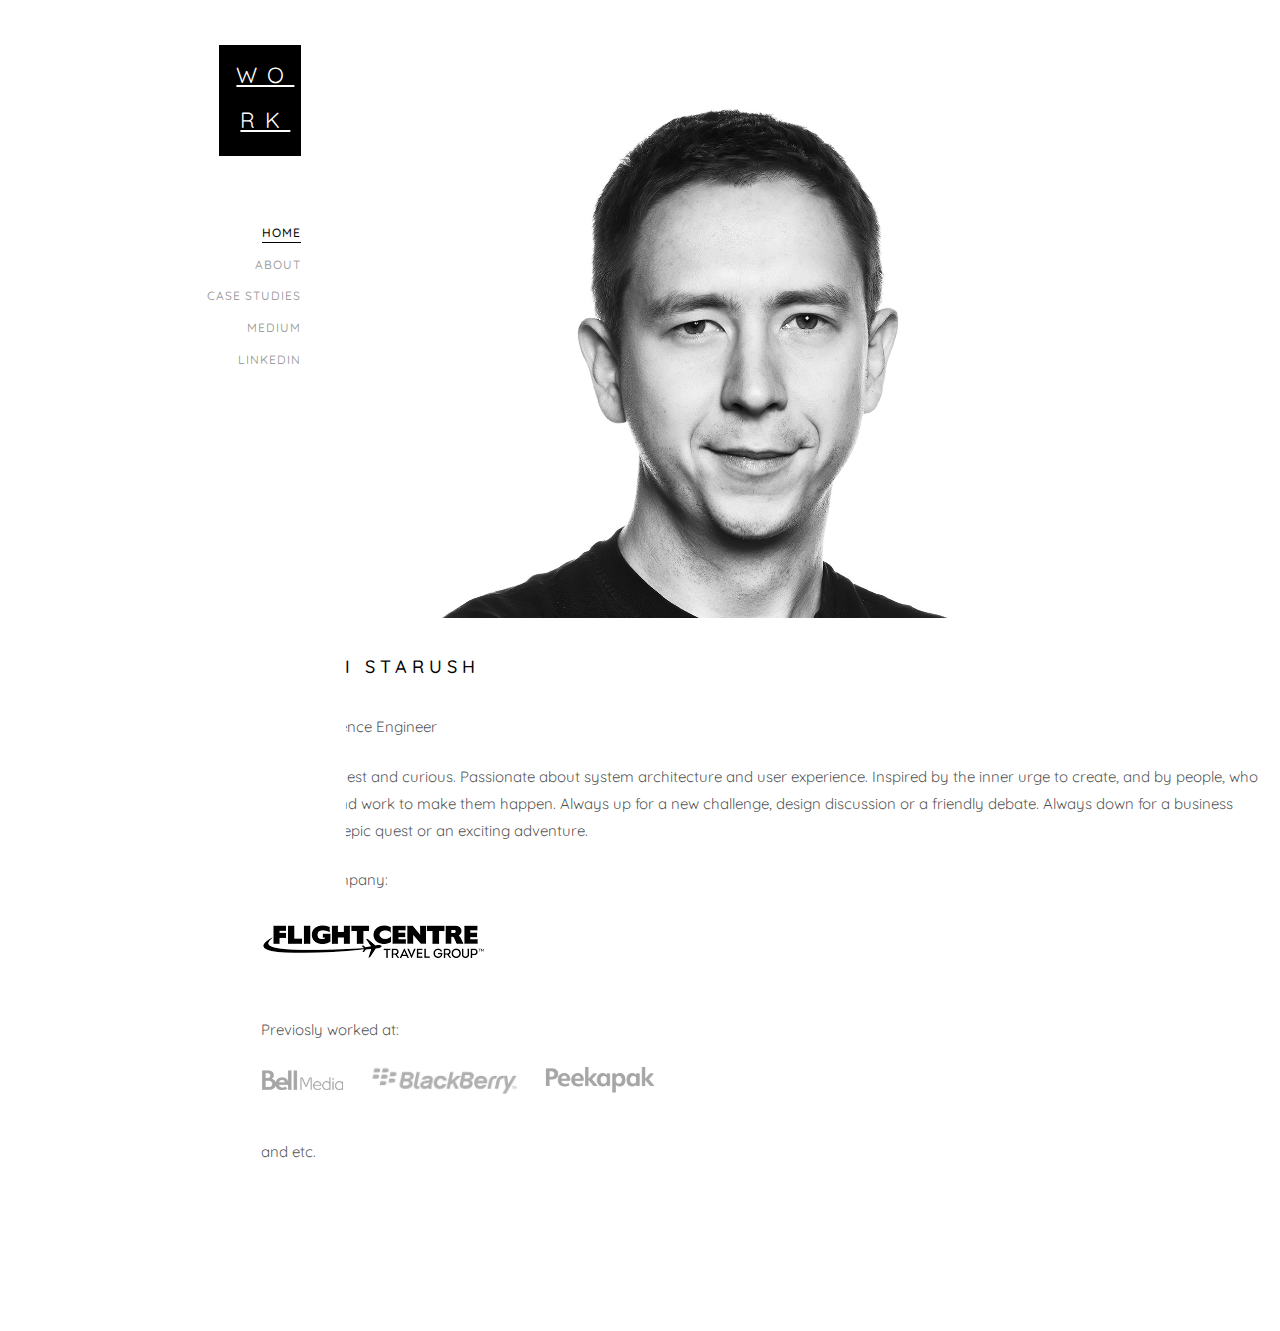
==== about.html @ bcd08b10 "Website version Zero" ====
<!DOCTYPE HTML>
<html>
	<head>
	<meta charset="utf-8">
	<meta http-equiv="X-UA-Compatible" content="IE=edge">
	<title>Work Template</title>
	<meta name="viewport" content="width=device-width, initial-scale=1">
	<meta name="description" content="" />
	<meta name="keywords" content="" />
	<meta name="author" content="" />

  <!-- Facebook and Twitter integration -->
	<meta property="og:title" content=""/>
	<meta property="og:image" content=""/>
	<meta property="og:url" content=""/>
	<meta property="og:site_name" content=""/>
	<meta property="og:description" content=""/>
	<meta name="twitter:title" content="" />
	<meta name="twitter:image" content="" />
	<meta name="twitter:url" content="" />
	<meta name="twitter:card" content="" />

	<!-- Place favicon.ico and apple-touch-icon.png in the root directory -->
	<link rel="shortcut icon" href="favicon.ico">

	<link href="https://fonts.googleapis.com/css?family=Quicksand:300,400,500,700" rel="stylesheet">
	
	<!-- Animate.css -->
	<link rel="stylesheet" href="css/animate.css">
	<!-- Icomoon Icon Fonts-->
	<link rel="stylesheet" href="css/icomoon.css">
	<!-- Bootstrap  -->
	<link rel="stylesheet" href="css/bootstrap.css">
	<!-- Flexslider  -->
	<link rel="stylesheet" href="css/flexslider.css">
	<!-- Theme style  -->
	<link rel="stylesheet" href="css/style.css">

	<!-- Modernizr JS -->
	<script src="js/modernizr-2.6.2.min.js"></script>
	<!-- FOR IE9 below -->
	<!--[if lt IE 9]>
	<script src="js/respond.min.js"></script>
	<![endif]-->

	</head>
	<body>
	<div id="colorlib-page">
		<a href="#" class="js-colorlib-nav-toggle colorlib-nav-toggle"><i></i></a>
		<aside id="colorlib-aside" role="complementary" class="border js-fullheight">
			<h1 id="colorlib-logo"><a href="index.html"><span>Wo</span><span>rk</span></a></h1>
			<nav id="colorlib-main-menu" role="navigation">
				<ul>
					<li class="colorlib-active"><a href="index.html">Home</a></li>
					<li><a href="about.html">About</a></li>
					<li><a href="work.html">Case Studies</a></li>
					<li><a target="_blank" href="https://medium.com/@vstarush">Medium</a></li>
					<li><a target="_blank" href="https://www.linkedin.com/in/vstarush/">LinkedIn</a></li>
					<!-- <li><a href="services.html">Services</a></li> -->
					<!-- <li><a href="blog.html">Blog</a></li> -->
					<!-- <li><a href="contact.html">Contact</a></li> -->
				</ul>
			</nav>

			<!-- <div class="colorlib-footer">
				<p><small>
Copyright &copy;<script>document.write(new Date().getFullYear());</script> All rights reserved | This template is made with <i class="icon-heart" aria-hidden="true"></i> by <a href="https://colorlib.com" target="_blank">Colorlib</a>
				<ul>
					<li><a href="#"><i class="icon-facebook2"></i></a></li>
					<li><a href="#"><i class="icon-twitter2"></i></a></li>
					<li><a href="#"><i class="icon-instagram"></i></a></li>
					<li><a href="#"><i class="icon-linkedin2"></i></a></li>
				</ul>
			</div> -->

		</aside>

		<div id="colorlib-main">
			<div class="colorlib-about">
				<div class="container-fluid">
					<div class="row">
						<div class="col-md-6">
							<div class="about-img animate-box" data-animate-effect="fadeInLeft" style="background-image: url(images/about-image.jpg);">
							</div>
						</div>
						<div class="col-md-6 animate-box" data-animate-effect="fadeInRight">
							<div class="about-desc">
								<span class="heading-meta">About</span>
								<h3>Vitalii Starush</h3>
								<p>User Experience Engineer</p>
								<p>Positive, honest and curious. Passionate about system architecture and user experience. Inspired by the inner urge to create, and by people, who talk ideas and work to make them happen. Always up for a new challenge, design discussion or a friendly debate. Always down for a business endeavour, epic quest or an exciting adventure.</p>
								<p>Current company:</p>
								<img height="50px" src="images/comp-logo-fc.jpg">
								<br><br>
								<p>Previosly worked at:</p>
								<img height="30px" style="margin: 0 20px 20px 0; opacity: 0.35;" src="images/comp-logo-bell.jpg">
								<img height="30px" style="margin: 0 20px 20px 0; opacity: 0.35;" src="images/comp-logo-bb.jpg">
								<img height="30px" style="margin: 0 20px 20px 0; opacity: 0.35;" src="images/comp-logo-pp.jpg">
								<br>
								<p>and etc.</p>
							</div>
						</div>
					</div>
				</div>
			</div>

			

			<!-- <div id="get-in-touch" class="colorlib-bg-color">
				<div class="colorlib-narrow-content">
					<div class="row">
						<div class="col-md-6 animate-box" data-animate-effect="fadeInLeft">
							<h2>Get in Touch!</h2>
						</div>
					</div>
					<div class="row">
						<div class="col-md-6 col-md-offset-3 col-md-pull-3 animate-box" data-animate-effect="fadeInLeft">
							<p class="colorlib-lead">Separated they live in Bookmarksgrove right at the coast of the Semantics, a large language ocean.</p>
							<p><a href="#" class="btn btn-primary btn-learn">Contact me!</a></p>
						</div>
						
					</div>
				</div>
			</div> -->
		</div>
	</div>

	<!-- jQuery -->
	<script src="js/jquery.min.js"></script>
	<!-- jQuery Easing -->
	<script src="js/jquery.easing.1.3.js"></script>
	<!-- Bootstrap -->
	<script src="js/bootstrap.min.js"></script>
	<!-- Waypoints -->
	<script src="js/jquery.waypoints.min.js"></script>
	<!-- Flexslider -->
	<script src="js/jquery.flexslider-min.js"></script>
	<!-- Sticky Kit -->
	<script src="js/sticky-kit.min.js"></script>
	
	
	<!-- MAIN JS -->
	<script src="js/main.js"></script>

	</body>
</html>
---- css/style.css ----
@font-face {
  font-family: 'icomoon';
  src: url("../fonts/icomoon/icomoon.eot?srf3rx");
  src: url("../fonts/icomoon/icomoon.eot?srf3rx#iefix") format("embedded-opentype"), url("../fonts/icomoon/icomoon.ttf?srf3rx") format("truetype"), url("../fonts/icomoon/icomoon.woff?srf3rx") format("woff"), url("../fonts/icomoon/icomoon.svg?srf3rx#icomoon") format("svg");
  font-weight: normal;
  font-style: normal; }

/* =======================================================
*
* 	Template Style 
*	Edit this section
*
* ======================================================= */
body {
  font-family: "Quicksand", Arial, sans-serif;
  font-weight: 400;
  font-size: 15px;
  line-height: 1.8;
  color: rgba(0, 0, 0, 0.7); }
  @media screen and (max-width: 992px) {
    body {
      font-size: 16px; } }

a {
  color: #F75940;
  -webkit-transition: 0.5s;
  -o-transition: 0.5s;
  transition: 0.5s; }
  a:hover, a:active, a:focus {
    color: #F75940;
    outline: none;
    text-decoration: none !important; }

p {
  margin-bottom: 1.5em; }

h1, h2, h3, h4, h5, h6 {
  color: #000;
  font-family: "Quicksand", Arial, sans-serif;
  font-weight: 400;
  margin: 0 0 30px 0; }

figure {
  margin-bottom: 2.5em;
  float: left;
  width: 100%; }
  figure figcaption {
    font-size: 16px;
    width: 80%;
    margin: 20px auto 0px auto;
    color: #b3b3b3;
    font-style: italic;
    font-family: "Quicksand", Arial, sans-serif; }
    @media screen and (max-width: 480px) {
      figure figcaption {
        width: 100%; } }

::-webkit-selection {
  color: #fff;
  background: #F75940; }

::-moz-selection {
  color: #fff;
  background: #F75940; }

::selection {
  color: #fff;
  background: #F75940; }

#colorlib-page {
  width: 100%;
  overflow: hidden;
  position: relative; }

#colorlib-aside {
  padding-top: 3em;
  padding-bottom: 40px;
  padding-left: 3em;
  padding-right: 3em;
  width: 20%;
  position: fixed;
  bottom: 0;
  top: 0;
  left: 0;
  overflow-y: scroll;
  z-index: 1001;
  background: #fff;
  -webkit-transition: 0.5s;
  -o-transition: 0.5s;
  transition: 0.5s; }
  @media screen and (max-width: 1200px) {
    #colorlib-aside {
      width: 30%; } }
  @media screen and (max-width: 768px) {
    #colorlib-aside {
      width: 270px;
      -moz-transform: translateX(-270px);
      -webkit-transform: translateX(-270px);
      -ms-transform: translateX(-270px);
      -o-transform: translateX(-270px);
      transform: translateX(-270px);
      padding-top: 4em; } }
  #colorlib-aside #colorlib-logo {
    text-align: right;
    font-weight: 400;
    font-size: 22px;
    text-transform: uppercase;
    margin-bottom: 3em;
    display: block;
    width: 100%; }
    @media screen and (max-width: 768px) {
      #colorlib-aside #colorlib-logo {
        margin-bottom: 1em; } }
    #colorlib-aside #colorlib-logo a {
      display: inline-block;
      text-align: center;
      background: #000;
      padding: .5em .8em;
      color: #fff;
      letter-spacing: 10px;
      padding-right: .3em; }
      #colorlib-aside #colorlib-logo a span {
        display: block;
        margin-bottom: 5px;
        text-align: center; }
  #colorlib-aside #colorlib-main-menu ul {
    text-align: right;
    margin: 0;
    padding: 0; }
    @media screen and (max-width: 768px) {
      #colorlib-aside #colorlib-main-menu ul {
        margin: 0 0 2em 0; } }
    #colorlib-aside #colorlib-main-menu ul li {
      margin: 0 0 10px 0;
      padding: 0;
      list-style: none;
      font-size: 12px;
      font-weight: 500;
      text-transform: uppercase;
      letter-spacing: 1px; }
      #colorlib-aside #colorlib-main-menu ul li a {
        color: rgba(0, 0, 0, 0.4);
        text-decoration: none;
        position: relative;
        padding: 10px 0;
        font-family: "Quicksand", Arial, sans-serif;
        -webkit-transition: 0.3s;
        -o-transition: 0.3s;
        transition: 0.3s; }
        #colorlib-aside #colorlib-main-menu ul li a:after {
          content: "";
          position: absolute;
          height: 1px;
          bottom: 7px;
          left: 0;
          right: 0;
          background-color: #000;
          visibility: hidden;
          -webkit-transform: scaleX(0);
          -moz-transform: scaleX(0);
          -ms-transform: scaleX(0);
          -o-transform: scaleX(0);
          transform: scaleX(0);
          -webkit-transition: all 0.3s cubic-bezier(0.175, 0.885, 0.32, 1.275);
          -moz-transition: all 0.3s cubic-bezier(0.175, 0.885, 0.32, 1.275);
          -ms-transition: all 0.3s cubic-bezier(0.175, 0.885, 0.32, 1.275);
          -o-transition: all 0.3s cubic-bezier(0.175, 0.885, 0.32, 1.275);
          transition: all 0.3s cubic-bezier(0.175, 0.885, 0.32, 1.275); }
        #colorlib-aside #colorlib-main-menu ul li a:hover {
          text-decoration: none;
          color: black; }
          #colorlib-aside #colorlib-main-menu ul li a:hover:after {
            visibility: visible;
            -webkit-transform: scaleX(1);
            -moz-transform: scaleX(1);
            -ms-transform: scaleX(1);
            -o-transform: scaleX(1);
            transform: scaleX(1); }
      #colorlib-aside #colorlib-main-menu ul li.colorlib-active a {
        color: #000; }
        #colorlib-aside #colorlib-main-menu ul li.colorlib-active a:after {
          visibility: visible;
          -webkit-transform: scaleX(1);
          -moz-transform: scaleX(1);
          -ms-transform: scaleX(1);
          -o-transform: scaleX(1);
          transform: scaleX(1); }
  #colorlib-aside .colorlib-footer {
    position: absolute;
    bottom: 40px;
    right: 1.5em;
    left: 1.5em;
    font-size: 15px;
    text-align: right;
    font-weight: 400;
    color: rgba(0, 0, 0, 0.6);
    padding: 0 20px; }
    @media screen and (max-width: 768px) {
      #colorlib-aside .colorlib-footer {
        position: relative;
        bottom: 0; } }
    #colorlib-aside .colorlib-footer span {
      display: block; }
    #colorlib-aside .colorlib-footer ul {
      padding: 0;
      margin: 0; }
      #colorlib-aside .colorlib-footer ul li {
        padding: 0;
        margin: 0;
        display: inline;
        list-style: none; }
        #colorlib-aside .colorlib-footer ul li a {
          color: rgba(0, 0, 0, 0.7);
          padding: 4px; }
          #colorlib-aside .colorlib-footer ul li a:hover, #colorlib-aside .colorlib-footer ul li a:active, #colorlib-aside .colorlib-footer ul li a:focus {
            text-decoration: none;
            outline: none;
            color: #F75940; }

#colorlib-main {
  width: 80%;
  float: right;
  -webkit-transition: 0.5s;
  -o-transition: 0.5s;
  transition: 0.5s; }
  @media screen and (max-width: 1200px) {
    #colorlib-main {
      width: 70%; } }
  @media screen and (max-width: 768px) {
    #colorlib-main {
      width: 100%; } }

#colorlib-hero {
  min-height: 500px;
  background: #fff url(../images/loader.gif) no-repeat center center;
  width: 100%;
  float: left;
  margin-bottom: 10em;
  clear: both; }
  #colorlib-hero .btn {
    font-size: 24px; }
    #colorlib-hero .btn.btn-primary {
      padding: 14px 30px !important; }
  #colorlib-hero .flexslider {
    border: none;
    z-index: 1;
    margin-bottom: 0; }
    #colorlib-hero .flexslider .slides {
      position: relative;
      overflow: hidden; }
      #colorlib-hero .flexslider .slides li {
        background-repeat: no-repeat;
        background-size: cover;
        background-position: bottom center;
        min-height: 400px;
        position: relative; }
    #colorlib-hero .flexslider .flex-control-nav {
      bottom: 20px;
      z-index: 1000;
      right: 20px;
      float: right;
      width: auto; }
      #colorlib-hero .flexslider .flex-control-nav li {
        display: block;
        margin-bottom: 10px; }
        #colorlib-hero .flexslider .flex-control-nav li a {
          background: rgba(255, 255, 255, 0.2);
          -webkit-box-shadow: none;
          box-shadow: none;
          width: 12px;
          height: 12px;
          cursor: pointer; }
          #colorlib-hero .flexslider .flex-control-nav li a.flex-active {
            cursor: pointer;
            background: transparent;
            border: 2px solid #F75940; }
    #colorlib-hero .flexslider .flex-direction-nav {
      display: none; }
    #colorlib-hero .flexslider .slider-text {
      display: table;
      opacity: 0;
      min-height: 500px;
      z-index: 9; }
      #colorlib-hero .flexslider .slider-text > .slider-text-inner {
        display: table-cell;
        vertical-align: middle;
        min-height: 700px;
        padding: 2em;
        position: relative; }
        #colorlib-hero .flexslider .slider-text > .slider-text-inner .desc {
          position: absolute;
          bottom: 15px;
          left: 0;
          padding: 30px;
          background: #fff; }
        @media screen and (max-width: 768px) {
          #colorlib-hero .flexslider .slider-text > .slider-text-inner {
            text-align: center; } }
        #colorlib-hero .flexslider .slider-text > .slider-text-inner h1, #colorlib-hero .flexslider .slider-text > .slider-text-inner h2 {
          margin: 0;
          padding: 0;
          color: black;
          font-family: "Quicksand", Arial, sans-serif; }
        #colorlib-hero .flexslider .slider-text > .slider-text-inner h1 {
          margin-bottom: 20px;
          font-size: 44px;
          line-height: 1.3;
          font-weight: 300; }
          @media screen and (max-width: 768px) {
            #colorlib-hero .flexslider .slider-text > .slider-text-inner h1 {
              font-size: 28px; } }
        #colorlib-hero .flexslider .slider-text > .slider-text-inner h2 {
          font-size: 18px;
          line-height: 1.5;
          margin-bottom: 30px;
          font-weight: 300;
          font-family: "Quicksand", Arial, sans-serif; }
          #colorlib-hero .flexslider .slider-text > .slider-text-inner h2 a {
            color: rgba(247, 89, 64, 0.8);
            border-bottom: 1px solid rgba(247, 89, 64, 0.7); }
        #colorlib-hero .flexslider .slider-text > .slider-text-inner .heading-section {
          font-size: 50px; }
          @media screen and (max-width: 768px) {
            #colorlib-hero .flexslider .slider-text > .slider-text-inner .heading-section {
              font-size: 30px; } }
        #colorlib-hero .flexslider .slider-text > .slider-text-inner s
.colorlib-lead {
          font-size: 20px;
          color: #fff; }
        #colorlib-hero .flexslider .slider-text > .slider-text-inner p {
          margin-bottom: 0; }
        #colorlib-hero .flexslider .slider-text > .slider-text-inner .btn {
          font-size: 12px;
          text-transform: uppercase;
          letter-spacing: 2px;
          color: #000;
          padding: 10px 15px !important;
          border: none;
          font-weight: 400; }
          #colorlib-hero .flexslider .slider-text > .slider-text-inner .btn.btn-learn {
            background: transparent;
            color: #000;
            border: 1px solid #000; }
            #colorlib-hero .flexslider .slider-text > .slider-text-inner .btn.btn-learn:hover {
              background: transparent !important;
              border: 1px solid #000 !important; }
          @media screen and (max-width: 768px) {
            #colorlib-hero .flexslider .slider-text > .slider-text-inner .btn {
              width: 100%; } }

body.offcanvas {
  overflow-x: hidden; }
  body.offcanvas #colorlib-aside {
    -moz-transform: translateX(0);
    -webkit-transform: translateX(0);
    -ms-transform: translateX(0);
    -o-transform: translateX(0);
    transform: translateX(0);
    width: 270px;
    background: #fff;
    z-index: 999;
    position: fixed; }
  body.offcanvas #colorlib-main, body.offcanvas .colorlib-nav-toggle {
    top: 0;
    -moz-transform: translateX(270px);
    -webkit-transform: translateX(270px);
    -ms-transform: translateX(270px);
    -o-transform: translateX(270px);
    transform: translateX(270px); }

.colorlib-blog,
.colorlib-work,
.colorlib-about,
.colorlib-services,
.colorlib-contact {
  padding-top: 4em;
  padding-bottom: 9em;
  clear: both;
  width: 100%;
  display: block; }
  @media screen and (max-width: 768px) {
    .colorlib-blog,
    .colorlib-work,
    .colorlib-about,
    .colorlib-services,
    .colorlib-contact {
      padding-top: 5em;
      padding-bottom: 8em; } }

.about-img,
.about-img-2 {
  background-size: cover;
  background-position: center center;
  background-repeat: no-repeat;
  position: relative; }

.colorlib-heading {
  font-size: 18px;
  margin-bottom: 4em;
  font-weight: 500;
  text-transform: uppercase;
  letter-spacing: 5px;
  line-height: 1.8; }
  .colorlib-heading span {
    display: block; }
  @media screen and (max-width: 768px) {
    .colorlib-heading {
      margin-bottom: 1em; } }

.heading-meta {
  margin-bottom: 15px;
  display: block;
  font-size: 10px;
  text-transform: uppercase;
  color: #999999;
  font-weight: 500;
  letter-spacing: 5px; }

.about-img {
  width: 75%;
  height: 550px; }
  .about-img .about-img-2 {
    width: 100% !important;
    height: 390px;
    position: absolute;
    top: 80px;
    right: -100px;
    width: 80%;
    -webkit-box-shadow: 0px 35px 78px -23px rgba(0, 0, 0, 0.33);
    -moz-box-shadow: 0px 35px 78px -23px rgba(0, 0, 0, 0.33);
    box-shadow: 0px 35px 78px -23px rgba(0, 0, 0, 0.33); }

.about-desc h3 {
  font-size: 18px;
  text-transform: uppercase;
  letter-spacing: 5px;
  font-weight: 500; }

.fancy-collapse-panel .panel-default > .panel-heading {
  padding: 0; }

.panel-heading a {
  padding: 15px 25px;
  display: block;
  width: 100%;
  font-weight: 400;
  font-size: 14px;
  letter-spacing: 1px;
  text-transform: uppercase;
  background-color: #000;
  color: #fff;
  position: relative;
  -webkit-box-shadow: none !important;
  -moz-box-shadow: none !important;
  -ms-box-shadow: none !important;
  -o-box-shadow: none !important;
  box-shadow: none !important; }

.panel {
  -webkit-box-shadow: none !important;
  -moz-box-shadow: none !important;
  -ms-box-shadow: none !important;
  -o-box-shadow: none !important;
  box-shadow: none !important;
  border: none; }

.panel-heading a:after {
  font-family: "icomoon";
  content: "\ea0e";
  position: absolute;
  right: 20px;
  font-size: 20px;
  font-weight: 400;
  top: 50%;
  line-height: 1;
  margin-top: -10px; }

.panel-heading a.collapsed:after {
  content: "\ea1c"; }

.panel-heading a.collapsed {
  background: #fafafa;
  border: 1px solid #e6e6e6 !important;
  color: #333333; }

.panel-body {
  padding: 1.5em;
  margin-top: 5px;
  border: 1px solid #e6e6e6 !important; }

.blog-entry {
  width: 100%;
  float: left;
  background: #fff;
  margin-bottom: 3em; }
  @media screen and (max-width: 768px) {
    .blog-entry {
      margin-bottom: 3em; } }
  .blog-entry .blog-img {
    width: 100%;
    float: left;
    overflow: hidden;
    position: relative;
    z-index: 1;
    margin-bottom: 25px; }
    .blog-entry .blog-img img {
      position: relative;
      max-width: 100%;
      -webkit-transform: scale(1);
      -moz-transform: scale(1);
      -ms-transform: scale(1);
      -o-transform: scale(1);
      transform: scale(1);
      -webkit-transition: 0.3s;
      -o-transition: 0.3s;
      transition: 0.3s; }
  .blog-entry .desc h3 {
    font-size: 16px;
    margin-bottom: 25px;
    line-height: auto;
    font-weight: 500;
    text-transform: uppercase;
    letter-spacing: 1px; }
    .blog-entry .desc h3 a {
      color: #000;
      text-decoration: none; }
  .blog-entry .desc span {
    display: block;
    margin-bottom: 20px;
    font-size: 14px;
    color: rgba(0, 0, 0, 0.5) !important; }
    .blog-entry .desc span small i {
      color: #999999; }
  .blog-entry .desc .lead {
    font-size: 12px;
    text-transform: uppercase;
    letter-spacing: 2px;
    color: #000; }
  .blog-entry:hover .blog-img img {
    -webkit-transform: scale(1.1);
    -moz-transform: scale(1.1);
    -ms-transform: scale(1.1);
    -o-transform: scale(1.1);
    transform: scale(1.1); }

.overlap {
  margin-top: 5em;
  background: #fff;
  padding: 30px; }
  @media screen and (max-width: 768px) {
    .overlap {
      margin-top: 2em; } }

.project {
  background-size: cover;
  background-position: center center;
  background-repeat: no-repeat;
  position: relative;
  height: 450px;
  width: 100%;
  display: block;
  margin-bottom: 30px; }
  .project .desc {
    position: absolute;
    top: 0;
    bottom: 0;
    left: 0;
    width: 100%;
    right: 0;
    background: rgba(0, 0, 0, 0.9);
    opacity: 0;
    -webkit-transition: 0.3s;
    -o-transition: 0.3s;
    transition: 0.3s; }
    .project .desc .con {
      padding: 20px;
      display: block;
      position: relative;
      height: 450px; }
      .project .desc .con .icon {
        position: absolute;
        bottom: 20px;
        left: 20px;
        right: 20px; }
        .project .desc .con .icon span {
          display: inline;
          padding-right: 5px; }
          .project .desc .con .icon span a {
            color: #cccccc;
            padding: 5px;
            background: #333333;
            -webkit-border-radius: 4px;
            -moz-border-radius: 4px;
            -ms-border-radius: 4px;
            border-radius: 4px; }
        .project .desc .con .icon i {
          font-size: 16px;
          color: #cccccc; }
    .project .desc h3 {
      font-size: 16px;
      font-weight: 500;
      text-transform: uppercase;
      letter-spacing: 1px;
      -webkit-transition: -webkit-transform 0.3s, opacity 0.3s;
      -webkit-transition: opacity 0.3s, -webkit-transform 0.3s;
      transition: opacity 0.3s, -webkit-transform 0.3s;
      -o-transition: transform 0.3s, opacity 0.3s;
      transition: transform 0.3s, opacity 0.3s;
      transition: transform 0.3s, opacity 0.3s, -webkit-transform 0.3s;
      -webkit-transform: translate3d(0, -15px, 0);
      transform: translate3d(0, -15px, 0);
      margin-bottom: 15px; }
      .project .desc h3 a {
        color: #fff; }
    .project .desc span {
      display: block;
      color: #999999;
      font-size: 13px;
      -webkit-transition: -webkit-transform 0.3s, opacity 0.3s;
      -webkit-transition: opacity 0.3s, -webkit-transform 0.3s;
      transition: opacity 0.3s, -webkit-transform 0.3s;
      -o-transition: transform 0.3s, opacity 0.3s;
      transition: transform 0.3s, opacity 0.3s;
      transition: transform 0.3s, opacity 0.3s, -webkit-transform 0.3s;
      -webkit-transform: translate3d(0, 15px, 0);
      transform: translate3d(0, 15px, 0); }
      .project .desc span a {
        color: #000; }
    @media screen and (max-width: 768px) {
      .project .desc {
        opacity: 1;
        background: rgba(255, 255, 255, 0.5); }
        .project .desc h3 {
          font-style: 28px;
          -webkit-transform: translate3d(0, 0, 0);
          transform: translate3d(0, 0, 0);
          color: #000; }
        .project .desc span {
          -webkit-transform: translate3d(0, 0, 0);
          transform: translate3d(0, 0, 0); } }
  .project:hover .desc {
    opacity: 1; }
    .project:hover .desc h3 {
      -webkit-transform: translate3d(0, 0, 0);
      transform: translate3d(0, 0, 0); }
    .project:hover .desc span {
      -webkit-transform: translate3d(0, 0, 0);
      transform: translate3d(0, 0, 0); }

.project-desc h2 {
  font-size: 16px;
  font-weight: 500;
  text-transform: uppercase;
  letter-spacing: 1px;
  margin-bottom: 15px; }

.project-desc span {
  display: block;
  color: #666666;
  font-size: 13px;
  margin-bottom: 15px; }
  .project-desc span a {
    color: #666666; }

.project-desc .icon span {
  display: inline;
  padding-right: 5px; }

.project-desc .btn-download {
  font-size: 13px;
  text-transform: uppercase;
  font-weight: 400;
  text-decoration: underline; }

.colorlib-lead {
  font-size: 18px;
  line-height: 1.5; }

#get-in-touch {
  padding: 2em; }
  #get-in-touch .btn-learn {
    padding: 15px 30px !important;
    font-size: 13px;
    -webkit-border-radius: 30px;
    -moz-border-radius: 30px;
    -ms-border-radius: 30px;
    border-radius: 30px; }

.colorlib-social {
  padding: 0;
  margin: 0;
  text-align: center; }
  .colorlib-social li {
    padding: 0;
    margin: 0;
    list-style: none;
    display: -moz-inline-stack;
    display: inline-block;
    zoom: 1;
    *display: inline; }
    .colorlib-social li a {
      font-size: 22px;
      color: #000;
      padding: 10px;
      display: -moz-inline-stack;
      display: inline-block;
      zoom: 1;
      *display: inline;
      -webkit-border-radius: 7px;
      -moz-border-radius: 7px;
      -ms-border-radius: 7px;
      border-radius: 7px; }
      @media screen and (max-width: 768px) {
        .colorlib-social li a {
          padding: 10px 8px; } }
      .colorlib-social li a:hover {
        color: #F75940; }
      .colorlib-social li a:hover, .colorlib-social li a:active, .colorlib-social li a:focus {
        outline: none;
        text-decoration: none;
        color: #F75940; }

#map {
  width: 100%;
  height: 700px; }
  @media screen and (max-width: 768px) {
    #map {
      height: 200px; } }

.colorlib-more-contact {
  background: #fafafa;
  border: 1px solid red; }

.colorlib-feature {
  text-align: left;
  width: 100%;
  float: left;
  margin-bottom: 40px;
  position: relative; }
  .colorlib-feature .colorlib-icon {
    position: absolute;
    top: 0;
    left: 0;
    width: 100px;
    height: 100px;
    display: table;
    text-align: center;
    background: rgba(0, 0, 0, 0.03);
    -webkit-border-radius: 2px;
    -moz-border-radius: 2px;
    -ms-border-radius: 2px;
    border-radius: 2px; }
    .colorlib-feature .colorlib-icon i {
      display: table-cell;
      vertical-align: middle;
      color: #F75940;
      font-size: 40px;
      height: 100px; }
      @media screen and (max-width: 1200px) {
        .colorlib-feature .colorlib-icon i {
          font-size: 40px; } }
  .colorlib-feature .colorlib-text {
    padding-left: 120px;
    width: 100%; }
    .colorlib-feature .colorlib-text h2, .colorlib-feature .colorlib-text h3 {
      margin: 0;
      padding: 0; }
    .colorlib-feature .colorlib-text h3 {
      font-weight: 500;
      margin-bottom: 20px;
      color: rgba(0, 0, 0, 0.7);
      font-size: 14px;
      letter-spacing: 3px;
      text-transform: uppercase; }
  .colorlib-feature.colorlib-feature-sm .colorlib-text {
    margin-top: 30px; }
  .colorlib-feature.colorlib-feature-sm .colorlib-icon i {
    color: #F75940;
    font-size: 40px; }
    @media screen and (max-width: 1200px) {
      .colorlib-feature.colorlib-feature-sm .colorlib-icon i {
        font-size: 28px; } }

.colorlib-feature-lg .colorlib-text h2, .colorlib-feature-lg .colorlib-text h3 {
  margin: 0;
  padding: 0; }

.colorlib-feature-lg .colorlib-text h3 {
  font-weight: 500;
  margin-bottom: 20px;
  color: rgba(0, 0, 0, 0.8);
  font-size: 14px;
  letter-spacing: .2em;
  text-transform: uppercase; }

.colorlib-bg-color {
  background: #fafafa;
  position: relative; }

.pagination {
  padding: 0; }
  .pagination li {
    margin: 2px; }
    .pagination li a {
      color: #000;
      background: transparent;
      color: #000;
      margin: 2px;
      -webkit-border-radius: 0;
      -moz-border-radius: 0;
      -ms-border-radius: 0;
      border-radius: 0; }
      .pagination li a:first-child {
        -webkit-border-radius: 2px;
        -moz-border-radius: 2px;
        -ms-border-radius: 2px;
        border-radius: 2px; }
      .pagination li a:hover, .pagination li a:focus {
        background: #F75940;
        color: #fff;
        border: 1px solid #F75940; }
      @media screen and (max-width: 768px) {
        .pagination li a {
          padding: 7px 15px; } }
    .pagination li.active a {
      background: #F75940;
      border: 1px solid #F75940 !important; }
      .pagination li.active a:hover, .pagination li.active a:focus {
        background: #F75940;
        color: #fff;
        border: 1px solid #F75940 !important; }

.btn {
  margin-right: 4px;
  margin-bottom: 4px;
  font-family: "Quicksand", Arial, sans-serif;
  font-size: 12px;
  font-weight: 400;
  text-transform: uppercase;
  letter-spacing: 1px;
  -webkit-border-radius: 2px;
  -moz-border-radius: 2px;
  -ms-border-radius: 2px;
  border-radius: 2px;
  -webkit-transition: 0.5s;
  -o-transition: 0.5s;
  transition: 0.5s;
  padding: 8px 15px !important; }
  .btn.btn-sm {
    padding: 4px 15px !important; }
  .btn.btn-md {
    padding: 8px 20px !important; }
  .btn.btn-lg {
    padding: 18px 36px !important; }
  .btn:hover, .btn:active, .btn:focus {
    -webkit-box-shadow: none !important;
    box-shadow: none !important;
    outline: none !important; }

.btn-primary {
  background: #F75940;
  color: #fff;
  border: 2px solid #F75940; }
  .btn-primary:hover, .btn-primary:focus, .btn-primary:active {
    background: #f86e58 !important;
    border-color: #f86e58 !important; }
  .btn-primary.btn-outline {
    background: transparent;
    color: #F75940;
    border: 2px solid #F75940; }
    .btn-primary.btn-outline:hover, .btn-primary.btn-outline:focus, .btn-primary.btn-outline:active {
      background: #F75940;
      color: #fff; }

.btn-success {
  background: #5cb85c;
  color: #fff;
  border: 2px solid #5cb85c; }
  .btn-success:hover, .btn-success:focus, .btn-success:active {
    background: #4cae4c !important;
    border-color: #4cae4c !important; }
  .btn-success.btn-outline {
    background: transparent;
    color: #5cb85c;
    border: 2px solid #5cb85c; }
    .btn-success.btn-outline:hover, .btn-success.btn-outline:focus, .btn-success.btn-outline:active {
      background: #5cb85c;
      color: #fff; }

.btn-info {
  background: #5bc0de;
  color: #fff;
  border: 2px solid #5bc0de; }
  .btn-info:hover, .btn-info:focus, .btn-info:active {
    background: #46b8da !important;
    border-color: #46b8da !important; }
  .btn-info.btn-outline {
    background: transparent;
    color: #5bc0de;
    border: 2px solid #5bc0de; }
    .btn-info.btn-outline:hover, .btn-info.btn-outline:focus, .btn-info.btn-outline:active {
      background: #5bc0de;
      color: #fff; }

.btn-warning {
  background: #f0ad4e;
  color: #fff;
  border: 2px solid #f0ad4e; }
  .btn-warning:hover, .btn-warning:focus, .btn-warning:active {
    background: #eea236 !important;
    border-color: #eea236 !important; }
  .btn-warning.btn-outline {
    background: transparent;
    color: #f0ad4e;
    border: 2px solid #f0ad4e; }
    .btn-warning.btn-outline:hover, .btn-warning.btn-outline:focus, .btn-warning.btn-outline:active {
      background: #f0ad4e;
      color: #fff; }

.btn-danger {
  background: #d9534f;
  color: #fff;
  border: 2px solid #d9534f; }
  .btn-danger:hover, .btn-danger:focus, .btn-danger:active {
    background: #d43f3a !important;
    border-color: #d43f3a !important; }
  .btn-danger.btn-outline {
    background: transparent;
    color: #d9534f;
    border: 2px solid #d9534f; }
    .btn-danger.btn-outline:hover, .btn-danger.btn-outline:focus, .btn-danger.btn-outline:active {
      background: #d9534f;
      color: #fff; }

.btn-outline {
  background: none;
  border: 2px solid gray;
  font-size: 16px;
  -webkit-transition: 0.3s;
  -o-transition: 0.3s;
  transition: 0.3s; }
  .btn-outline:hover, .btn-outline:focus, .btn-outline:active {
    -webkit-box-shadow: none;
    box-shadow: none; }

.form-control {
  -webkit-appearance: none;
  -moz-appearance: none;
  appearance: none;
  -webkit-box-shadow: none;
  box-shadow: none;
  background: transparent;
  border: 1px solid rgba(0, 0, 0, 0.1);
  height: 54px;
  font-size: 16px;
  font-weight: 400;
  -webkit-border-radius: 0;
  -moz-border-radius: 0;
  -ms-border-radius: 0;
  border-radius: 0; }
  .form-control:active, .form-control:focus {
    outline: none;
    -webkit-box-shadow: none;
    box-shadow: none;
    border-color: #F75940; }

#message {
  height: 130px; }

.colorlib-nav-toggle {
  cursor: pointer;
  text-decoration: none; }
  .colorlib-nav-toggle.active i::before, .colorlib-nav-toggle.active i::after {
    background: #000; }
  .colorlib-nav-toggle.dark.active i::before, .colorlib-nav-toggle.dark.active i::after {
    background: #000; }
  .colorlib-nav-toggle:hover, .colorlib-nav-toggle:focus, .colorlib-nav-toggle:active {
    outline: none;
    border-bottom: none !important; }
  .colorlib-nav-toggle i {
    position: relative;
    display: -moz-inline-stack;
    display: inline-block;
    zoom: 1;
    *display: inline;
    width: 30px;
    height: 2px;
    color: #000;
    font: bold 14px/.4 Helvetica;
    text-transform: uppercase;
    text-indent: -55px;
    background: #000;
    -webkit-transition: all .2s ease-out;
    -o-transition: all .2s ease-out;
    transition: all .2s ease-out; }
    .colorlib-nav-toggle i::before, .colorlib-nav-toggle i::after {
      content: '';
      width: 30px;
      height: 2px;
      background: #000;
      position: absolute;
      left: 0;
      -webkit-transition: 0.2s;
      -o-transition: 0.2s;
      transition: 0.2s; }
  .colorlib-nav-toggle.dark i {
    position: relative;
    color: #000;
    background: #000;
    -webkit-transition: all .2s ease-out;
    -o-transition: all .2s ease-out;
    transition: all .2s ease-out; }
    .colorlib-nav-toggle.dark i::before, .colorlib-nav-toggle.dark i::after {
      background: #000;
      -webkit-transition: 0.2s;
      -o-transition: 0.2s;
      transition: 0.2s; }

.colorlib-nav-toggle i::before {
  top: -7px; }

.colorlib-nav-toggle i::after {
  bottom: -7px; }

.colorlib-nav-toggle:hover i::before {
  top: -10px; }

.colorlib-nav-toggle:hover i::after {
  bottom: -10px; }

.colorlib-nav-toggle.active i {
  background: transparent; }

.colorlib-nav-toggle.active i::before {
  top: 0;
  -webkit-transform: rotateZ(45deg);
  -moz-transform: rotateZ(45deg);
  -ms-transform: rotateZ(45deg);
  -o-transform: rotateZ(45deg);
  transform: rotateZ(45deg); }

.colorlib-nav-toggle.active i::after {
  bottom: 0;
  -webkit-transform: rotateZ(-45deg);
  -moz-transform: rotateZ(-45deg);
  -ms-transform: rotateZ(-45deg);
  -o-transform: rotateZ(-45deg);
  transform: rotateZ(-45deg); }

.colorlib-nav-toggle {
  position: fixed;
  left: -4px;
  top: 0px;
  z-index: 9999;
  cursor: pointer;
  opacity: 1;
  visibility: hidden;
  padding: 20px;
  -webkit-transition: 0.5s;
  -o-transition: 0.5s;
  transition: 0.5s; }
  @media screen and (max-width: 768px) {
    .colorlib-nav-toggle {
      opacity: 1;
      visibility: visible; } }

@media screen and (max-width: 480px) {
  .col-xxs-12 {
    float: none;
    width: 100%; } }

.row-bottom-padded-lg {
  padding-bottom: 7em; }
  @media screen and (max-width: 768px) {
    .row-bottom-padded-lg {
      padding-bottom: 1em; } }

.row-bottom-padded-md {
  padding-bottom: 4em; }
  @media screen and (max-width: 768px) {
    .row-bottom-padded-md {
      padding-bottom: 1em; } }

.row-bottom-padded-sm {
  padding-bottom: 1em; }
  @media screen and (max-width: 768px) {
    .row-bottom-padded-sm {
      padding-bottom: 1em; } }

.col-padding {
  padding: 10px !important; }

.js .animate-box {
  opacity: 0; }

#sticky_item {
  overflow: hidden;
  -webkit-transition: 0.3s;
  -o-transition: 0.3s;
  transition: 0.3s; }
  #sticky_item.is_stuck {
    margin-top: 10px; }

@media screen and (max-width: 992px) {
  .sticky-parent {
    clear: both;
    height: inherit !important;
    float: left;
    padding-top: 30px; } }


/* CUSTOM CSS*/
.quote {
  width: 100%;
  text-align: center;
  padding: 20px;
}

.quote h2 {
  color: rgba(0, 0, 0, 0.7);
  font-weight: 200;
}

.case-study img {
  padding-bottom: 20px;
}

.project h3 {
  color: #fff;
}

.about-img {
  width: 100%;
  background-position: center top;
}
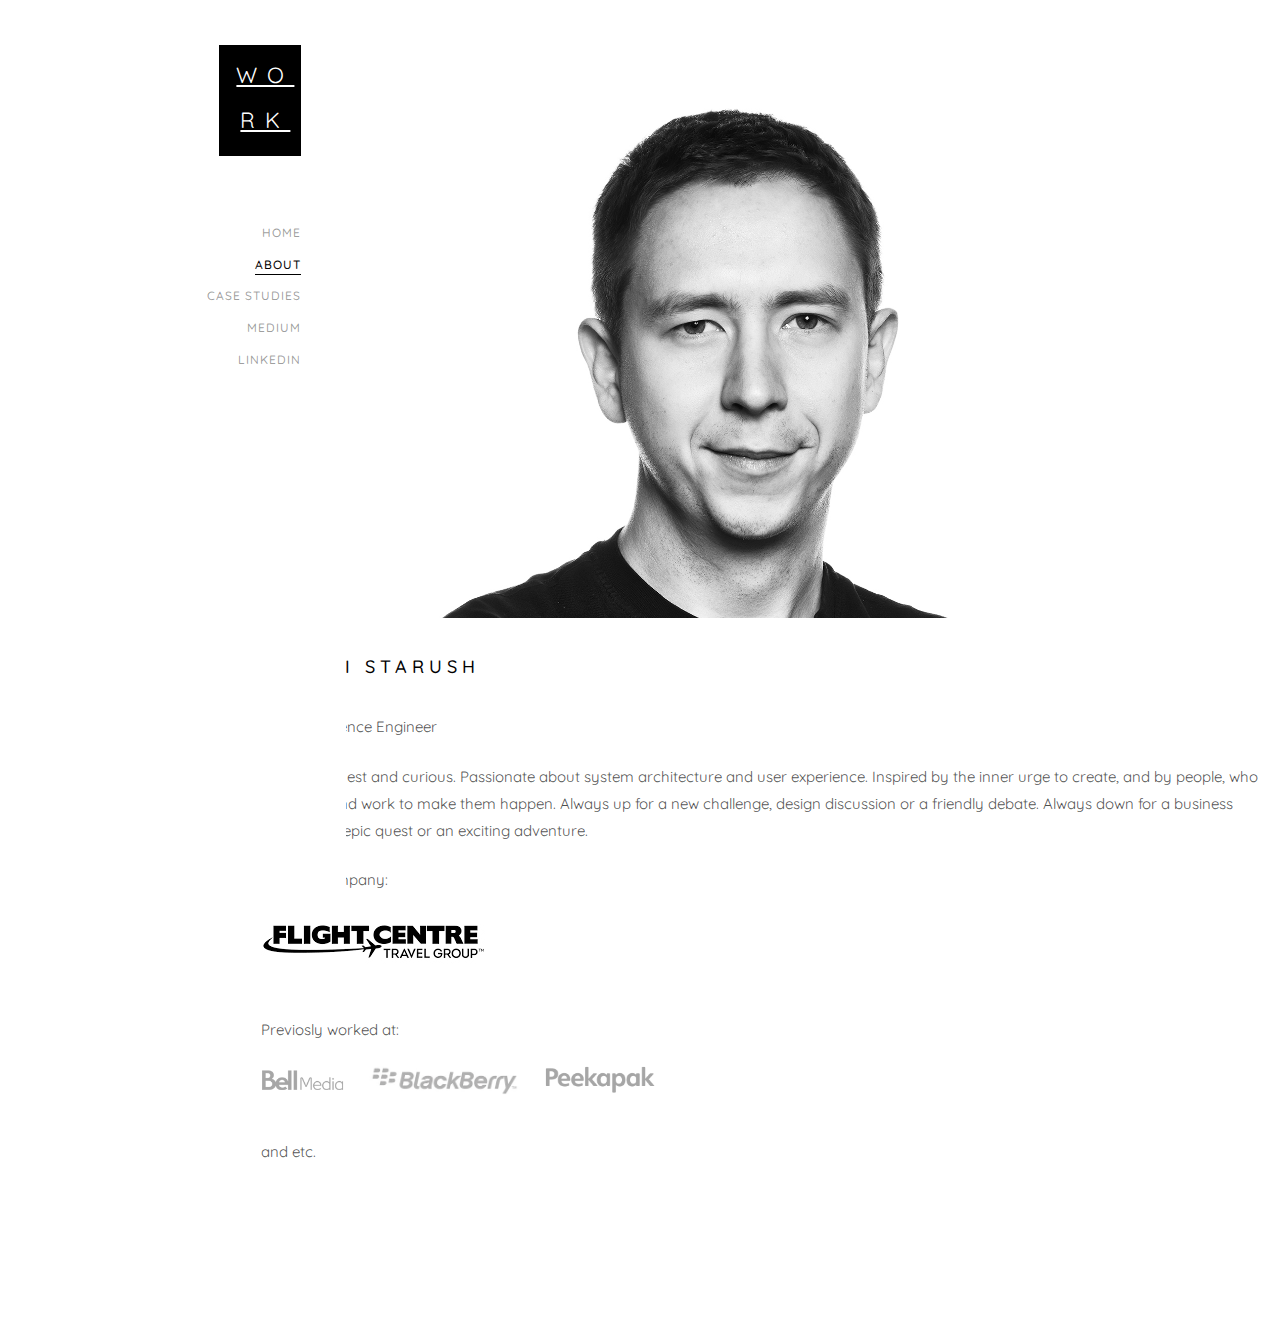
==== commit 7b203a11: "menu fixes" ====
--- a/about.html
+++ b/about.html
@@ -3,11 +3,11 @@
 	<head>
 	<meta charset="utf-8">
 	<meta http-equiv="X-UA-Compatible" content="IE=edge">
-	<title>Work Template</title>
+	<title>Vitalii Starush, User Experience Engineer</title>
 	<meta name="viewport" content="width=device-width, initial-scale=1">
-	<meta name="description" content="" />
-	<meta name="keywords" content="" />
-	<meta name="author" content="" />
+	<meta name="description" content="Vitalii Starush is a UX developer based in Toronto, Canada. He has experience working in design and developer roles, creating web and mobile applications from concept to launch, advocating for user experience and promoting human-centered and lean development processes." />
+	<meta name="keywords" content="UX, User Experience, UX Design, Design, HCD, human-centered design, Problem-solving," />
+	<meta name="author" content="Vitalii Starush" />
 
   <!-- Facebook and Twitter integration -->
 	<meta property="og:title" content=""/>
@@ -51,8 +51,8 @@
 			<h1 id="colorlib-logo"><a href="index.html"><span>Wo</span><span>rk</span></a></h1>
 			<nav id="colorlib-main-menu" role="navigation">
 				<ul>
-					<li class="colorlib-active"><a href="index.html">Home</a></li>
-					<li><a href="about.html">About</a></li>
+					<li><a href="index.html">Home</a></li>
+					<li class="colorlib-active"><a href="about.html">About</a></li>
 					<li><a href="work.html">Case Studies</a></li>
 					<li><a target="_blank" href="https://medium.com/@vstarush">Medium</a></li>
 					<li><a target="_blank" href="https://www.linkedin.com/in/vstarush/">LinkedIn</a></li>
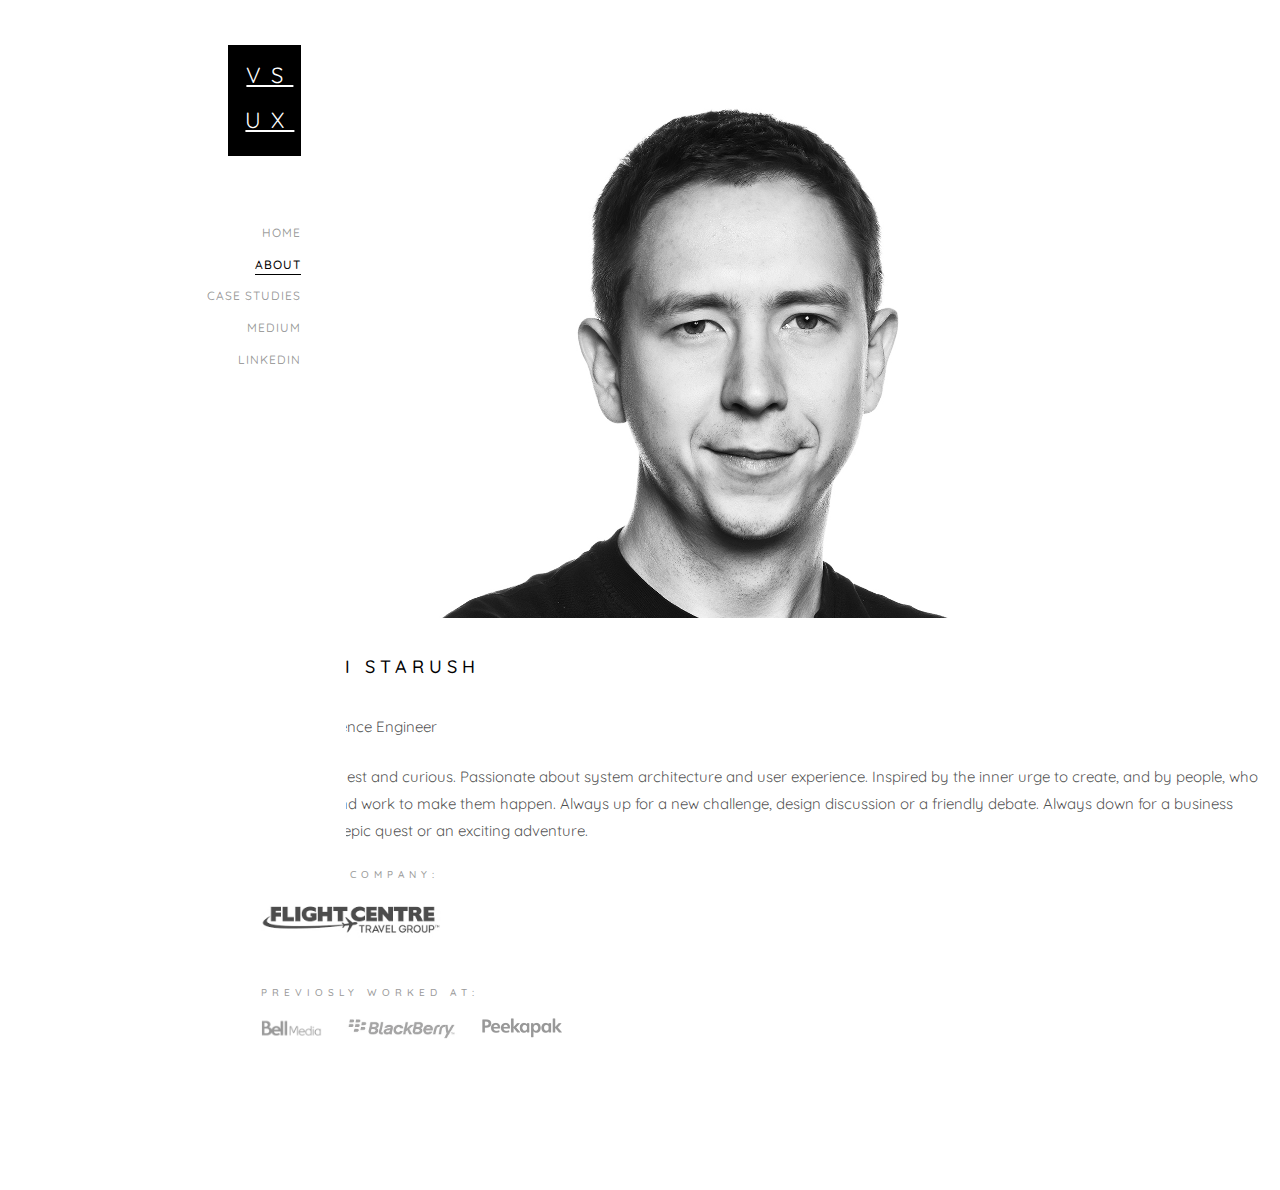
==== commit 4aa96434: "Google Analytics" ====
--- a/about.html
+++ b/about.html
@@ -1,9 +1,20 @@
 <!DOCTYPE HTML>
 <html>
 	<head>
+
+	<!-- Global site tag (gtag.js) - Google Analytics -->
+	<script async src="https://www.googletagmanager.com/gtag/js?id=UA-165604887-1"></script>
+	<script>
+	window.dataLayer = window.dataLayer || [];
+	function gtag(){dataLayer.push(arguments);}
+	gtag('js', new Date());
+
+	gtag('config', 'UA-165604887-1');
+	</script>
+	
 	<meta charset="utf-8">
 	<meta http-equiv="X-UA-Compatible" content="IE=edge">
-	<title>Vitalii Starush, User Experience Engineer</title>
+	<title>Vitalii Starush | User Experience Engineer</title>
 	<meta name="viewport" content="width=device-width, initial-scale=1">
 	<meta name="description" content="Vitalii Starush is a UX developer based in Toronto, Canada. He has experience working in design and developer roles, creating web and mobile applications from concept to launch, advocating for user experience and promoting human-centered and lean development processes." />
 	<meta name="keywords" content="UX, User Experience, UX Design, Design, HCD, human-centered design, Problem-solving," />
@@ -48,7 +59,7 @@
 	<div id="colorlib-page">
 		<a href="#" class="js-colorlib-nav-toggle colorlib-nav-toggle"><i></i></a>
 		<aside id="colorlib-aside" role="complementary" class="border js-fullheight">
-			<h1 id="colorlib-logo"><a href="index.html"><span>Wo</span><span>rk</span></a></h1>
+			<h1 id="colorlib-logo"><a href="index.html"><span>VS</span><span>UX</span></a></h1>
 			<nav id="colorlib-main-menu" role="navigation">
 				<ul>
 					<li><a href="index.html">Home</a></li>
@@ -89,15 +100,14 @@
 								<h3>Vitalii Starush</h3>
 								<p>User Experience Engineer</p>
 								<p>Positive, honest and curious. Passionate about system architecture and user experience. Inspired by the inner urge to create, and by people, who talk ideas and work to make them happen. Always up for a new challenge, design discussion or a friendly debate. Always down for a business endeavour, epic quest or an exciting adventure.</p>
-								<p>Current company:</p>
-								<img height="50px" src="images/comp-logo-fc.jpg">
-								<br><br>
-								<p>Previosly worked at:</p>
-								<img height="30px" style="margin: 0 20px 20px 0; opacity: 0.35;" src="images/comp-logo-bell.jpg">
-								<img height="30px" style="margin: 0 20px 20px 0; opacity: 0.35;" src="images/comp-logo-bb.jpg">
-								<img height="30px" style="margin: 0 20px 20px 0; opacity: 0.35;" src="images/comp-logo-pp.jpg">
+								<p class="heading-meta">Current company:</p>
+								<img height="40px" style="opacity: 0.7;" src="images/comp-logo-fc.jpg">
 								<br>
-								<p>and etc.</p>
+								<br>
+								<p class="heading-meta">Previosly worked at:</p>
+								<img height="22px" style="margin: 0 20px 0 0; opacity: 0.4;" src="images/comp-logo-bell.jpg">
+								<img height="22px" style="margin: 0 20px 0 0; opacity: 0.4;" src="images/comp-logo-bb.jpg">
+								<img height="22px" style="opacity: 0.4;" src="images/comp-logo-pp.jpg">
 							</div>
 						</div>
 					</div>
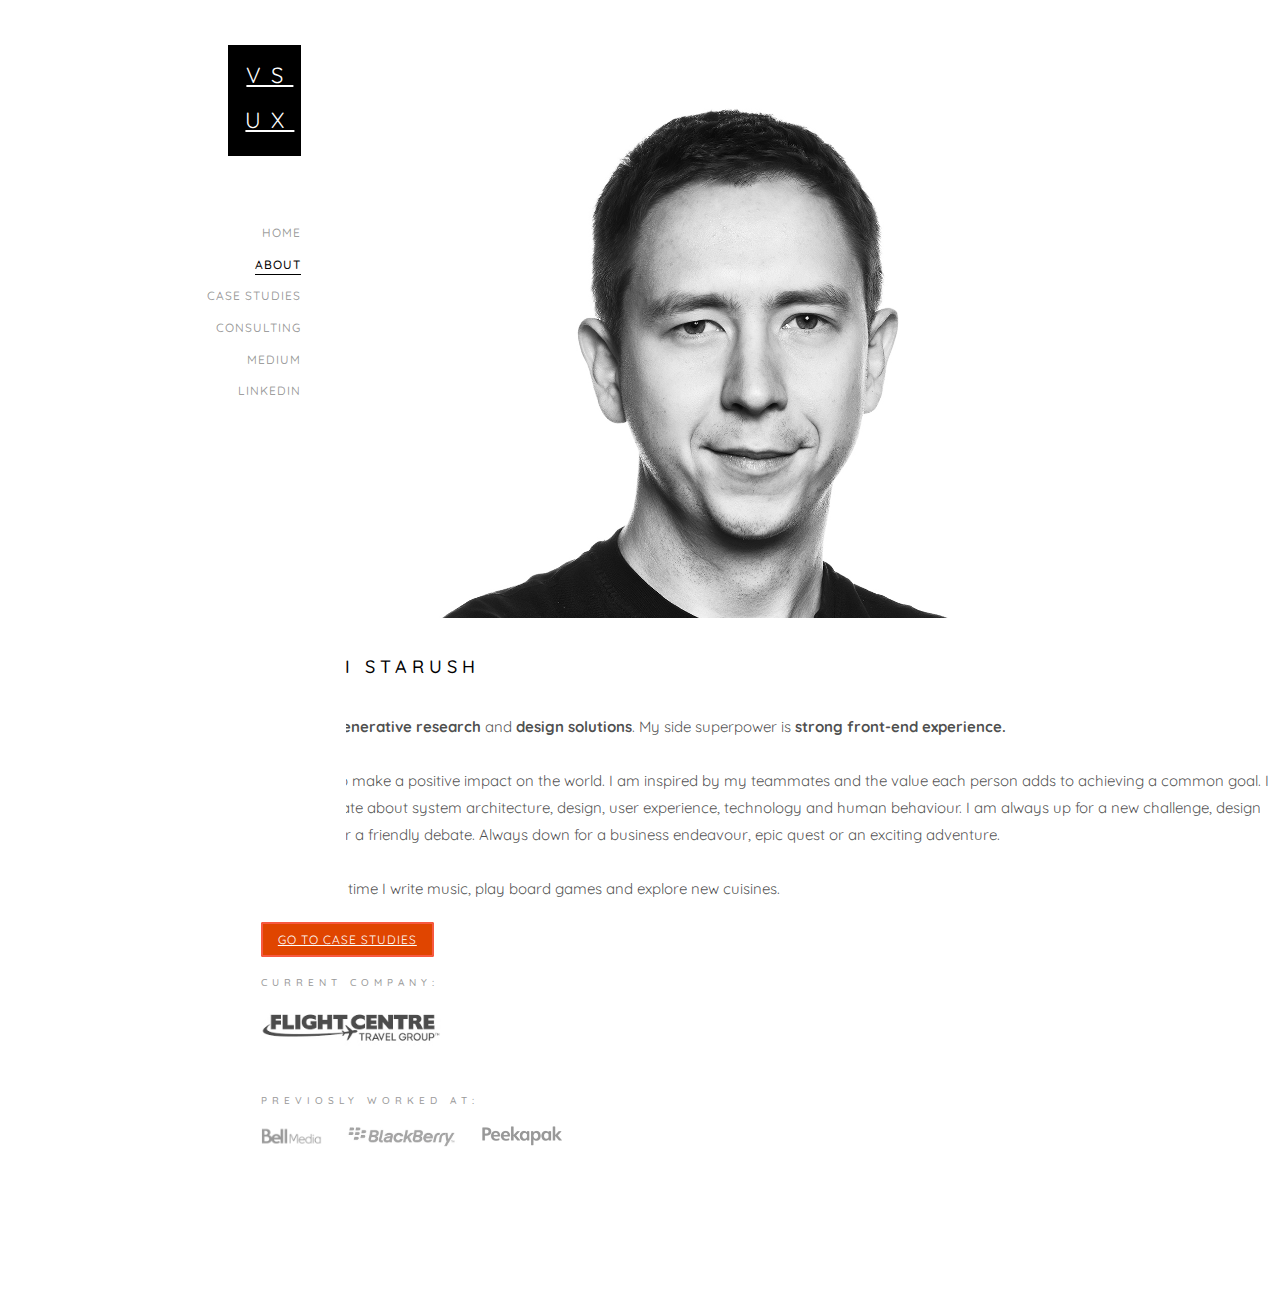
==== commit 11a4cd94: "Major update: Landing, Work, Bio" ====
--- a/about.html
+++ b/about.html
@@ -11,12 +11,20 @@
 
 	gtag('config', 'UA-165604887-1');
 	</script>
-	
+
+	<!-- Google Tag Manager -->
+<script>(function(w,d,s,l,i){w[l]=w[l]||[];w[l].push({'gtm.start':
+	new Date().getTime(),event:'gtm.js'});var f=d.getElementsByTagName(s)[0],
+	j=d.createElement(s),dl=l!='dataLayer'?'&l='+l:'';j.async=true;j.src=
+	'https://www.googletagmanager.com/gtm.js?id='+i+dl;f.parentNode.insertBefore(j,f);
+	})(window,document,'script','dataLayer','GTM-TR4WDS5');</script>
+	<!-- End Google Tag Manager -->
+
 	<meta charset="utf-8">
 	<meta http-equiv="X-UA-Compatible" content="IE=edge">
 	<title>Vitalii Starush | User Experience Engineer</title>
 	<meta name="viewport" content="width=device-width, initial-scale=1">
-	<meta name="description" content="Vitalii Starush is a UX developer based in Toronto, Canada. He has experience working in design and developer roles, creating web and mobile applications from concept to launch, advocating for user experience and promoting human-centered and lean development processes." />
+	<meta name="description" content="Vitalii Starush is a UX Engineer based in Toronto, Canada. He has experience working in design and developer roles, creating web and mobile applications from concept to launch, advocating for user experience and promoting human-centered and lean development processes." />
 	<meta name="keywords" content="UX, User Experience, UX Design, Design, HCD, human-centered design, Problem-solving," />
 	<meta name="author" content="Vitalii Starush" />
 
@@ -56,6 +64,12 @@
 
 	</head>
 	<body>
+	
+	<!-- Google Tag Manager (noscript) -->
+	<noscript><iframe src="https://www.googletagmanager.com/ns.html?id=GTM-TR4WDS5"
+	height="0" width="0" style="display:none;visibility:hidden"></iframe></noscript>
+	<!-- End Google Tag Manager (noscript) -->
+
 	<div id="colorlib-page">
 		<a href="#" class="js-colorlib-nav-toggle colorlib-nav-toggle"><i></i></a>
 		<aside id="colorlib-aside" role="complementary" class="border js-fullheight">
@@ -65,6 +79,7 @@
 					<li><a href="index.html">Home</a></li>
 					<li class="colorlib-active"><a href="about.html">About</a></li>
 					<li><a href="work.html">Case Studies</a></li>
+					<li><a href="consulting.html">Consulting</a></li>
 					<li><a target="_blank" href="https://medium.com/@vstarush">Medium</a></li>
 					<li><a target="_blank" href="https://www.linkedin.com/in/vstarush/">LinkedIn</a></li>
 					<!-- <li><a href="services.html">Services</a></li> -->
@@ -72,17 +87,6 @@
 					<!-- <li><a href="contact.html">Contact</a></li> -->
 				</ul>
 			</nav>
-
-			<!-- <div class="colorlib-footer">
-				<p><small>
-Copyright &copy;<script>document.write(new Date().getFullYear());</script> All rights reserved | This template is made with <i class="icon-heart" aria-hidden="true"></i> by <a href="https://colorlib.com" target="_blank">Colorlib</a>
-				<ul>
-					<li><a href="#"><i class="icon-facebook2"></i></a></li>
-					<li><a href="#"><i class="icon-twitter2"></i></a></li>
-					<li><a href="#"><i class="icon-instagram"></i></a></li>
-					<li><a href="#"><i class="icon-linkedin2"></i></a></li>
-				</ul>
-			</div> -->
 
 		</aside>
 
@@ -98,8 +102,38 @@
 							<div class="about-desc">
 								<span class="heading-meta">About</span>
 								<h3>Vitalii Starush</h3>
-								<p>User Experience Engineer</p>
-								<p>Positive, honest and curious. Passionate about system architecture and user experience. Inspired by the inner urge to create, and by people, who talk ideas and work to make them happen. Always up for a new challenge, design discussion or a friendly debate. Always down for a business endeavour, epic quest or an exciting adventure.</p>
+								<!-- <p>User Experience Engineer</p> -->
+								<!-- <p>
+									Approach user. <b>Ask. Listen.</b><br>
+									<b>Observe from distance.</b> User inNatural habitat.<br>
+									<b>Step into the user's shoes.</b><br>Yes, even poking lions. You work in UX, woman up!<br>
+									Research good. <b>Don't overdo it.</b><br>
+									Chop-chop. We need to be lean. <b>Get your data together.</b></br>
+									Gather. <b>Ideate.</b><br>
+									The only coffee you are getting from now on is double. <b>Double Diamond.</b><br>
+									<b>Use your head!</b> We need more places to put sticky notes on.<br>
+									Follow the screen map. Create tasks. <b>Agile with a smile.</b><br>
+									<b>MVP first.</b> Blow up the backlog.<br>
+									<b>Fail fast.</b> We will probably not get it right from the beginning. Like marriage.<br>
+									Have an MVP? Good. <b>TEST THE 5#!$ OUT OF IT!</b><br>
+									Always follow a plan. Roadmap. Data. Your gut. <b>The gut of your data!</b><br>
+									"Your feedback, is like, you know, your opinion, man..." Though I'll take it. Thank you.<br>
+									<b>50% of the audience will see the light theme.</b><br>
+									The other 50% will be left in the dark.<br>
+									<b>Nobody reads that! Let's hide it!</b> Nope, legal needs that.<br>
+									<b>DEFAULT STATES!</b> Less clicks. Give cues, they seem to be scrolling.<br>
+									<b>NEXT ITERATION!</b> Now we're talking.<br>
+									Off for today. <b>Will be online in an hour.</b>
+								</p> -->
+								<p>I focus on <b>generative research</b> and <b>design solutions</b>. My side superpower is <b>strong <span style="white-space: nowrap;">front-end experience.</span></b>
+								<br><br>
+								My goal is to make a positive impact on the world. I am inspired by my teammates and the value each person adds to achieving a common goal. I am passionate about system architecture, design, user experience, technology and human behaviour.
+								I am always up for a new challenge, design discussion or a friendly debate. Always down for a business endeavour, epic quest or an exciting adventure.
+								<br><br>
+								In my spare time I write music, play board games and explore new cuisines.
+								</p>
+								<p><a style="color: #fff;background-color: #e04500;" href="work.html" class="btn btn-primary btn-send-message">Go to Case Studies</a></p>
+
 								<p class="heading-meta">Current company:</p>
 								<img height="40px" style="opacity: 0.7;" src="images/comp-logo-fc.jpg">
 								<br>
--- a/css/style.css
+++ b/css/style.css
@@ -82,7 +82,7 @@
   bottom: 0;
   top: 0;
   left: 0;
-  overflow-y: scroll;
+  overflow-y: hidden;
   z-index: 1001;
   background: #fff;
   -webkit-transition: 0.5s;
@@ -415,6 +415,11 @@
   color: #999999;
   font-weight: 500;
   letter-spacing: 5px; }
+@media screen and (max-width: 768px) {
+  .heading-meta {
+    margin-top: 40px;
+  }
+}
 
 .about-img {
   width: 75%;
@@ -1101,15 +1106,46 @@
   #sticky_item.is_stuck {
     margin-top: 10px; }
 
-@media screen and (max-width: 992px) {
+@media screen and (max-width: 1024px) {
   .sticky-parent {
     clear: both;
     height: inherit !important;
     float: left;
-    padding-top: 30px; } }
+    padding-top: 30px;
+  } 
+    
+  #colorlib-hero {
+    margin-bottom: 0em;
+  }
+
+  .colorlib-blog, .colorlib-work, .colorlib-about, .colorlib-services, .colorlib-contact {
+    padding-top: 2em;
+    padding-bottom: 2em;
+  }
+
+  .colorlib-heading {
+    margin-bottom: 2em;
+  }
+
+  .about-desc {
+    margin-top: 2em;
+  }
+  
+}
+
+@media screen and (max-width: 767px) {
+  .colorlib-heading {
+    margin-bottom: 1em;
+  }
+}
 
 
 /* CUSTOM CSS*/
+p.margin-small {
+  margin-bottom: 0.5em;
+}
+
+
 .quote {
   width: 100%;
   text-align: center;
@@ -1132,4 +1168,61 @@
 .about-img {
   width: 100%;
   background-position: center top;
+}
+
+/* Hidden Classes */
+
+.hidden-mobile {
+  display: block;
+}  
+
+@media screen and (max-width: 1024px) {
+  .hidden-mobile {
+    display: none;
+  }  
+}
+
+/*  UPDATES  */
+
+.project .desc {
+  background: rgba(255, 255, 255, 0.95);
+}
+
+.desc .con h3 {
+  color: #212121;
+  margin-bottom: 20px;
+}
+
+.desc .con p {
+  color: #212121;
+  margin-bottom: 20px;
+}
+
+.desc .con span {
+  color: #FFF;
+  opacity: 0.75;
+}
+
+.desc .con a {
+  font-weight: 400 !important;
+}
+
+.project {
+  margin-bottom: 15px;
+}
+
+@media screen and (max-width: 768px) {
+
+  .project .desc {
+    background: rgba(255, 255, 255, 0.95);
+  }
+
+  .desc .con h3 {
+    color: #212121;
+  }
+
+  .project-desktop-title {
+    display: none;
+  }
+  
 }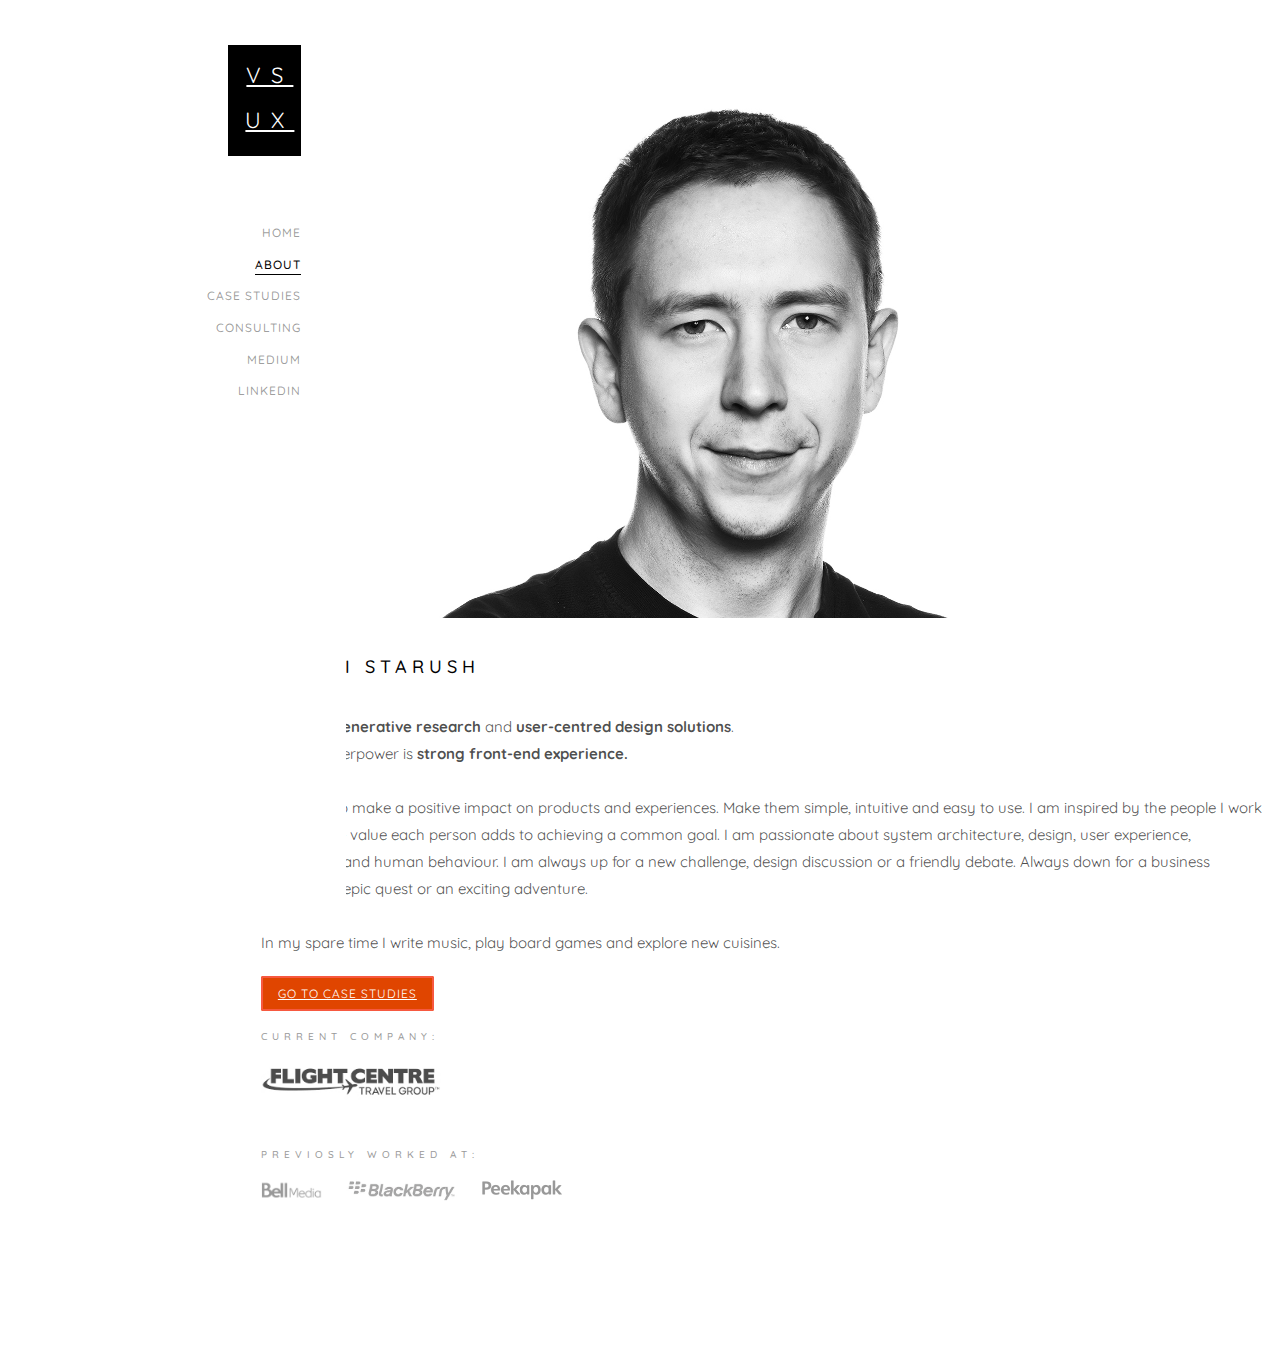
==== commit 85eb6e08: "Bio updates" ====
--- a/about.html
+++ b/about.html
@@ -125,9 +125,9 @@
 									<b>NEXT ITERATION!</b> Now we're talking.<br>
 									Off for today. <b>Will be online in an hour.</b>
 								</p> -->
-								<p>I focus on <b>generative research</b> and <b>design solutions</b>. My side superpower is <b>strong <span style="white-space: nowrap;">front-end experience.</span></b>
+								<p>I focus on <b>generative research</b> and <b>user-centred design solutions</b>. <br class="hidden-mobile">My side superpower is <b>strong <span style="white-space: nowrap;">front-end experience.</span></b>
 								<br><br>
-								My goal is to make a positive impact on the world. I am inspired by my teammates and the value each person adds to achieving a common goal. I am passionate about system architecture, design, user experience, technology and human behaviour.
+								My goal is to make a positive impact on products and experiences. Make them simple, intuitive and easy to use. I am inspired by the people I work with and the value each person adds to achieving a common goal. I am passionate about system architecture, design, user experience, technology and human behaviour.
 								I am always up for a new challenge, design discussion or a friendly debate. Always down for a business endeavour, epic quest or an exciting adventure.
 								<br><br>
 								In my spare time I write music, play board games and explore new cuisines.
